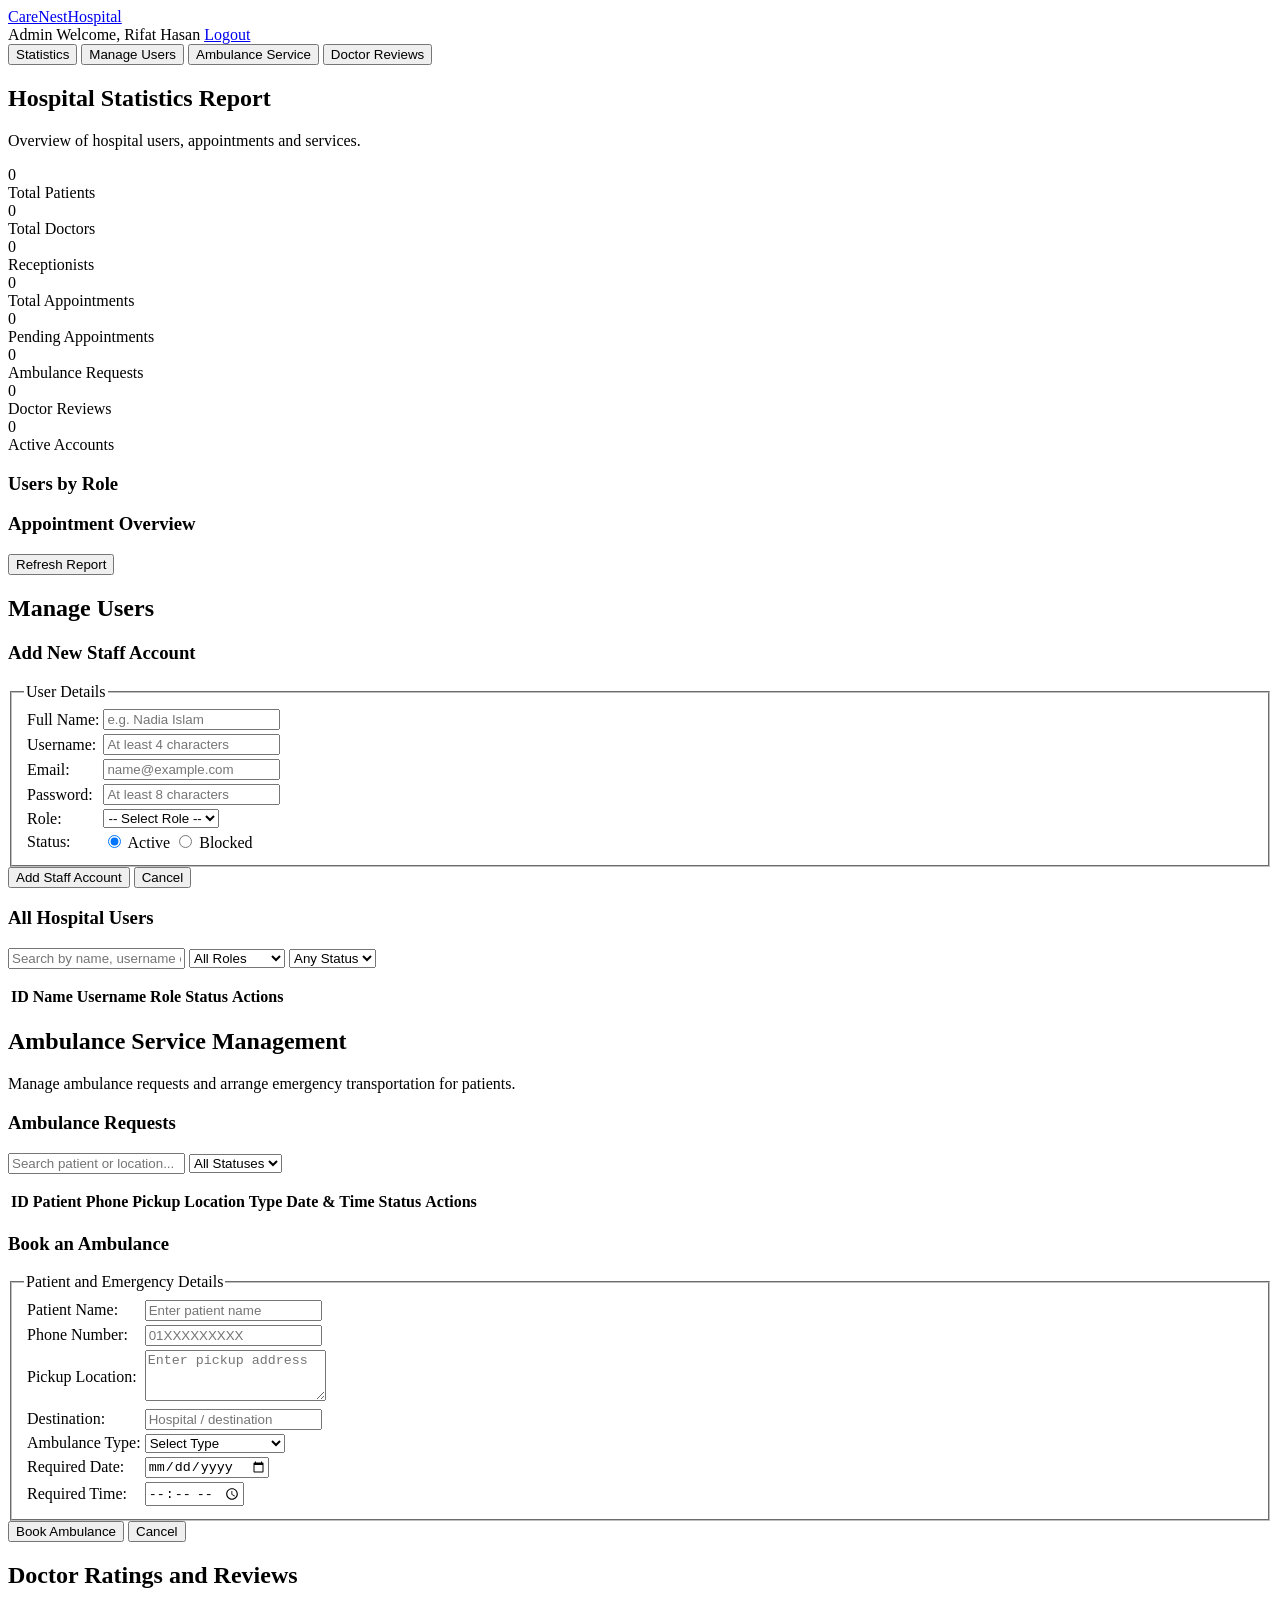
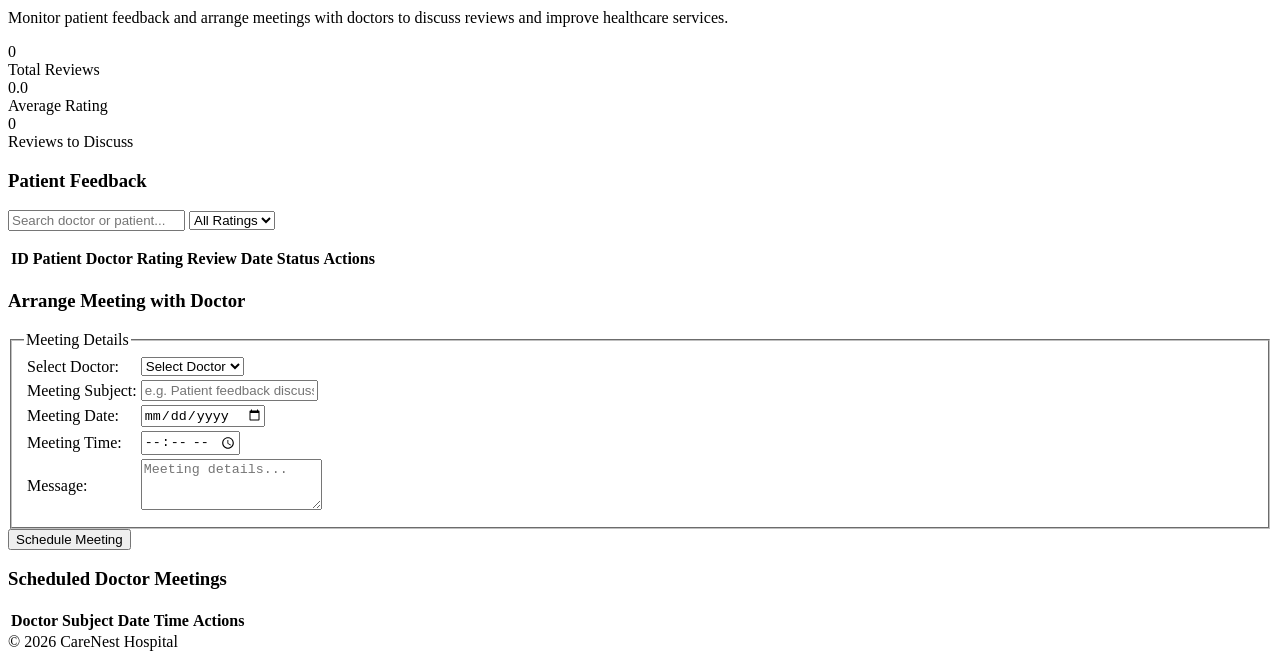
==== admin.html @ a6b713f6 "24-57487-2 added admin.html." ====
<!DOCTYPE html>
<html lang="en">

<head>
  <meta charset="UTF-8">
  <meta name="viewport" content="width=device-width, initial-scale=1.0">
  <meta name="description" content="Admin dashboard of CareNest Hospital">
  <title>Admin Dashboard | CareNest Hospital</title>
  <link rel="stylesheet" href="css/style.css">

</head>

<body>

  <header class="header">
    <a href="index.html" class="logo">CareNest<span>Hospital</span></a>
    <div class="user-info">
      <span class="badge admin">Admin</span>
      <span>Welcome, Rifat Hasan</span>
      <a href="index.html" class="btn btn-small btn-light">Logout</a>
    </div>
  </header>

  <nav class="topnav">
    <button type="button" id="nav-statsSection" onclick="showSection('statsSection')">Statistics</button>
    <button type="button" id="nav-usersSection" onclick="showSection('usersSection')">Manage Users</button>
    <button type="button" id="nav-ambulanceSection" onclick="showSection('ambulanceSection')">Ambulance Service</button>
    <button type="button" id="nav-reviewsSection" onclick="showSection('reviewsSection')">Doctor Reviews</button>
  </nav>

  <main class="container">

    <section id="statsSection" class="page-section">
      <h2 class="page-title">Hospital Statistics Report</h2>
      <p class="page-subtitle"> Overview of hospital users, appointments and services.
        <span id="reportTime" class="hint"></span>
      </p>
      <div class="stats-grid">
        <div class="stat-card">
          <div class="stat-number" id="statPatients">0</div>
          <div class="stat-label">Total Patients</div>
        </div>
        <div class="stat-card">
          <div class="stat-number" id="statDoctors">0</div>
          <div class="stat-label">Total Doctors</div>
        </div>
        <div class="stat-card">
          <div class="stat-number" id="statReceptionists">0</div>
          <div class="stat-label">Receptionists</div>
        </div>
        <div class="stat-card">
          <div class="stat-number" id="statAppointments">0</div>
          <div class="stat-label">Total Appointments</div>
        </div>
        <div class="stat-card">
          <div class="stat-number" id="statPending">0</div>
          <div class="stat-label">Pending Appointments</div>
        </div>
        <div class="stat-card">
          <div class="stat-number" id="statAmbulances">0</div>
          <div class="stat-label">Ambulance Requests</div>
        </div>
        <div class="stat-card">
          <div class="stat-number" id="statReviews">0</div>
          <div class="stat-label">Doctor Reviews</div>
        </div>

        <div class="stat-card">
          <div class="stat-number" id="statActiveUsers">0</div>
          <div class="stat-label">Active Accounts</div>
        </div>
      </div>
      <div class="row">
        <div class="col">
          <div class="card">
            <h3>Users by Role</h3>
            <div id="roleChart"></div>
          </div>
        </div>
        <div class="col">
          <div class="card">
            <h3>Appointment Overview</h3>
            <div id="appointmentChart"></div>
          </div>
        </div>
      </div>

      <button type="button" class="btn" onclick="generateReport()">
        Refresh Report
      </button>
    </section>

    <section id="usersSection" class="page-section">
      <h2 class="page-title">Manage Users</h2>
      <div id="userMessage" class="message"></div>
      <div class="row">
        <div class="col">
          <div class="card">
            <h3 id="userFormTitle">Add New Staff Account</h3>
            <form id="userForm" onsubmit="return saveUser()">
              <fieldset>
                <legend>User Details</legend>
                <table class="form-table">
                  <tr>
                    <td>
                      <label for="userName">Full Name:</label>
                    </td>
                    <td>
                      <input type="text" id="userName" placeholder="e.g. Nadia Islam" required>
                      <span class="error" id="userNameError"></span>
                    </td>
                  </tr>
                  <tr>
                    <td>
                      <label for="userUsername">Username:</label>
                    </td>
                    <td>
                      <input type="text" id="userUsername" placeholder="At least 4 characters" required>
                      <span class="error" id="userUsernameError"></span>
                    </td>
                  </tr>
                  <tr>
                    <td>
                      <label for="userEmail">Email:</label>
                    </td>
                    <td>
                      <input type="email" id="userEmail" placeholder="name@example.com" required>
                      <span class="error" id="userEmailError"></span>
                    </td>
                  </tr>
                  <tr>
                    <td>
                      <label for="userPassword">Password:</label>
                    </td>
                    <td>
                      <input type="password" id="userPassword" placeholder="At least 8 characters">
                      <span class="error" id="userPasswordError"></span>
                    </td>
                  </tr>
                  <tr>
                    <td>
                      <label for="userRole">Role:</label>
                    </td>
                    <td>
                      <select id="userRole" required>
                        <option value="">-- Select Role --</option>
                        <option value="Admin">Admin</option>
                        <option value="Doctor">Doctor</option>
                        <option value="Receptionist">Receptionist</option>
                      </select>
                      <span class="error" id="userRoleError"></span>
                    </td>
                  </tr>
                  <tr>
                    <td>Status:</td>
                    <td>
                      <input type="radio" id="statusActive" name="userStatus" value="Active" checked>
                      <label for="statusActive" class="option-label">
                        Active
                      </label>
                      <input type="radio" id="statusBlocked" name="userStatus" value="Blocked">
                      <label for="statusBlocked" class="option-label">
                        Blocked
                      </label>
                    </td>
                  </tr>
                </table>
              </fieldset>
              <input type="submit" id="userSaveButton" class="btn" value="Add Staff Account">
              <button type="button" class="btn btn-secondary" onclick="resetUserForm()">
                Cancel
              </button>
            </form>
          </div>
        </div>
        <div class="col-wide">
          <div class="card">
            <h3>All Hospital Users</h3>
            <div class="search-bar">
              <input type="text" id="userSearch" placeholder="Search by name, username or email..."
                onkeyup="renderUsers()">
              <select id="userRoleFilter" onchange="renderUsers()">
                <option value="All">All Roles</option>
                <option value="Admin">Admin</option>
                <option value="Doctor">Doctor</option>
                <option value="Receptionist">Receptionist</option>
                <option value="Patient">Patient</option>
              </select>
              <select id="userStatusFilter" onchange="renderUsers()">
                <option value="All">Any Status</option>
                <option value="Active">Active</option>
                <option value="Blocked">Blocked</option>
              </select>
            </div>
            <p class="result-count" id="userCount"></p>
            <div class="table-wrapper">
              <table class="data-table">
                <thead>
                  <tr>
                    <th>ID</th>
                    <th>Name</th>
                    <th>Username</th>
                    <th>Role</th>
                    <th>Status</th>
                    <th>Actions</th>
                  </tr>
                </thead>
                <tbody id="userTableBody"></tbody>
              </table>
            </div>
          </div>
        </div>
      </div>
    </section>

    <section id="ambulanceSection" class="page-section">
      <h2 class="page-title">Ambulance Service Management</h2>
      <p class="page-subtitle">
        Manage ambulance requests and arrange emergency transportation
        for patients.
      </p>

      <div class="card">

        <h3>Ambulance Requests</h3>

        <div class="search-bar">

          <input type="text" id="ambulanceSearch" placeholder="Search patient or location..."
            onkeyup="renderAmbulances()">

          <select id="ambulanceStatusFilter" onchange="renderAmbulances()">
            <option value="All">All Statuses</option>
            <option value="Pending">Pending</option>
            <option value="Approved">Approved</option>
            <option value="Dispatched">Dispatched</option>
            <option value="Completed">Completed</option>
            <option value="Cancelled">Cancelled</option>
          </select>
        </div>
        <p class="result-count" id="ambulanceCount"></p>
        <div class="table-wrapper">
          <table class="data-table">
            <thead>
              <tr>
                <th>ID</th>
                <th>Patient</th>
                <th>Phone</th>
                <th>Pickup Location</th>
                <th>Type</th>
                <th>Date & Time</th>
                <th>Status</th>
                <th>Actions</th>
              </tr>
            </thead>
            <tbody id="ambulanceTableBody"></tbody>
          </table>
        </div>
      </div>
      <div id="ambulanceMessage" class="message"></div>
      <div class="row">
        <div class="col">
          <div class="card">
            <h3 id="ambulanceFormTitle">Book an Ambulance</h3>
            <form id="ambulanceForm" onsubmit="return saveAmbulance()">
              <fieldset>
                <legend>Patient and Emergency Details</legend>
                <table class="form-table">
                  <tr>
                    <td>
                      <label for="ambulancePatient">Patient Name:</label>
                    </td>
                    <td>
                      <input type="text" id="ambulancePatient" placeholder="Enter patient name" required>
                    </td>
                  </tr>
                  <tr>
                    <td>
                      <label for="ambulancePhone">Phone Number:</label>
                    </td>
                    <td>
                      <input type="tel" id="ambulancePhone" placeholder="01XXXXXXXXX" pattern="01[3-9][0-9]{8}"
                        required>
                    </td>
                  </tr>
                  <tr>
                    <td>
                      <label for="ambulanceLocation">Pickup Location:</label>
                    </td>
                    <td>
                      <textarea id="ambulanceLocation" placeholder="Enter pickup address" rows="3" required></textarea>
                    </td>
                  </tr>
                  <tr>
                    <td>
                      <label for="ambulanceDestination">Destination:</label>
                    </td>
                    <td>
                      <input type="text" id="ambulanceDestination" placeholder="Hospital / destination" required>
                    </td>
                  </tr>
                  <tr>
                    <td>
                      <label for="ambulanceType">Ambulance Type:</label>
                    </td>
                    <td>
                      <select id="ambulanceType" required>
                        <option value="">Select Type</option>
                        <option value="General">General Ambulance</option>
                        <option value="AC">AC Ambulance</option>
                        <option value="ICU">ICU Ambulance</option>
                      </select>
                    </td>
                  </tr>
                  <tr>
                    <td>
                      <label for="ambulanceDate">Required Date:</label>
                    </td>
                    <td>
                      <input type="date" id="ambulanceDate" required>
                    </td>
                  </tr>
                  <tr>
                    <td>
                      <label for="ambulanceTime">Required Time:</label>
                    </td>
                    <td>
                      <input type="time" id="ambulanceTime" required>
                    </td>
                  </tr>
                </table>
              </fieldset>
              <input type="submit" class="btn" id="ambulanceSaveButton" value="Book Ambulance">
              <button type="button" class="btn btn-secondary" onclick="resetAmbulanceForm()">
                Cancel
              </button>
            </form>
          </div>
        </div>
      </div>
    </section>

    <section id="reviewsSection" class="page-section">

      <h2 class="page-title">Doctor Ratings and Reviews</h2>

      <p class="page-subtitle">
        Monitor patient feedback and arrange meetings with doctors
        to discuss reviews and improve healthcare services.
      </p>

      <div id="reviewMessage" class="message"></div>
      <div class="stats-grid">
        <div class="stat-card">
          <div class="stat-number" id="reviewTotal">0</div>
          <div class="stat-label">Total Reviews</div>
        </div>
        <div class="stat-card">
          <div class="stat-number" id="reviewAverage">0.0</div>
          <div class="stat-label">Average Rating</div>
        </div>
        <div class="stat-card">
          <div class="stat-number" id="reviewPending">0</div>
          <div class="stat-label">Reviews to Discuss</div>
        </div>
      </div>
      <div class="card">
        <h3>Patient Feedback</h3>
        <div class="search-bar">
          <input type="text" id="reviewSearch" placeholder="Search doctor or patient..." onkeyup="renderReviews()">
          <select id="reviewRatingFilter" onchange="renderReviews()">
            <option value="All">All Ratings</option>
            <option value="5">5 Stars</option>
            <option value="4">4 Stars</option>
            <option value="3">3 Stars</option>
            <option value="2">2 Stars</option>
            <option value="1">1 Star</option>
          </select>
        </div>
        <p class="result-count" id="reviewCount"></p>
        <div class="table-wrapper">
          <table class="data-table">
            <thead>
              <tr>
                <th>ID</th>
                <th>Patient</th>
                <th>Doctor</th>
                <th>Rating</th>
                <th>Review</th>
                <th>Date</th>
                <th>Status</th>
                <th>Actions</th>
              </tr>
            </thead>
            <tbody id="reviewTableBody"></tbody>
          </table>
        </div>
      </div>
      <div class="row">
        <div class="col">
          <div class="card">
            <h3>Arrange Meeting with Doctor</h3>
            <form id="meetingForm" onsubmit="return saveMeeting()">
              <fieldset>
                <legend>Meeting Details</legend>
                <table class="form-table">
                  <tr>
                    <td>
                      <label for="meetingDoctor">Select Doctor:</label>
                    </td>
                    <td>
                      <select id="meetingDoctor" required>
                        <option value="">Select Doctor</option>
                      </select>
                    </td>
                  </tr>
                  <tr>
                    <td>
                      <label for="meetingSubject">Meeting Subject:</label>
                    </td>
                    <td>
                      <input type="text" id="meetingSubject" placeholder="e.g. Patient feedback discussion" required>
                    </td>
                  </tr>
                  <tr>
                    <td>
                      <label for="meetingDate">Meeting Date:</label>
                    </td>
                    <td>
                      <input type="date" id="meetingDate" required>
                    </td>
                  </tr>
                  <tr>
                    <td>
                      <label for="meetingTime">Meeting Time:</label>
                    </td>
                    <td>
                      <input type="time" id="meetingTime" required>
                    </td>
                  </tr>
                  <tr>
                    <td>
                      <label for="meetingMessage">Message:</label>
                    </td>
                    <td>
                      <textarea id="meetingMessage" rows="3" placeholder="Meeting details..." required></textarea>
                    </td>
                  </tr>
                </table>
              </fieldset>
              <input type="submit" class="btn" value="Schedule Meeting">
            </form>
          </div>
        </div>

        <div class="col">

          <div class="card">

            <h3>Scheduled Doctor Meetings</h3>

            <div class="table-wrapper">

              <table class="data-table">

                <thead>
                  <tr>
                    <th>Doctor</th>
                    <th>Subject</th>
                    <th>Date</th>
                    <th>Time</th>
                    <th>Actions</th>
                  </tr>
                </thead>
                <tbody id="meetingTableBody"></tbody>
              </table>
            </div>
          </div>
        </div>
      </div>
    </section>
  </main>

  <footer class="footer">
    &copy; 2026 CareNest Hospital
  </footer>
  <script src="js/data.js"></script>
  <script src="js/common.js"></script>
  <script src="js/admin.js"></script>

</body>

</html>
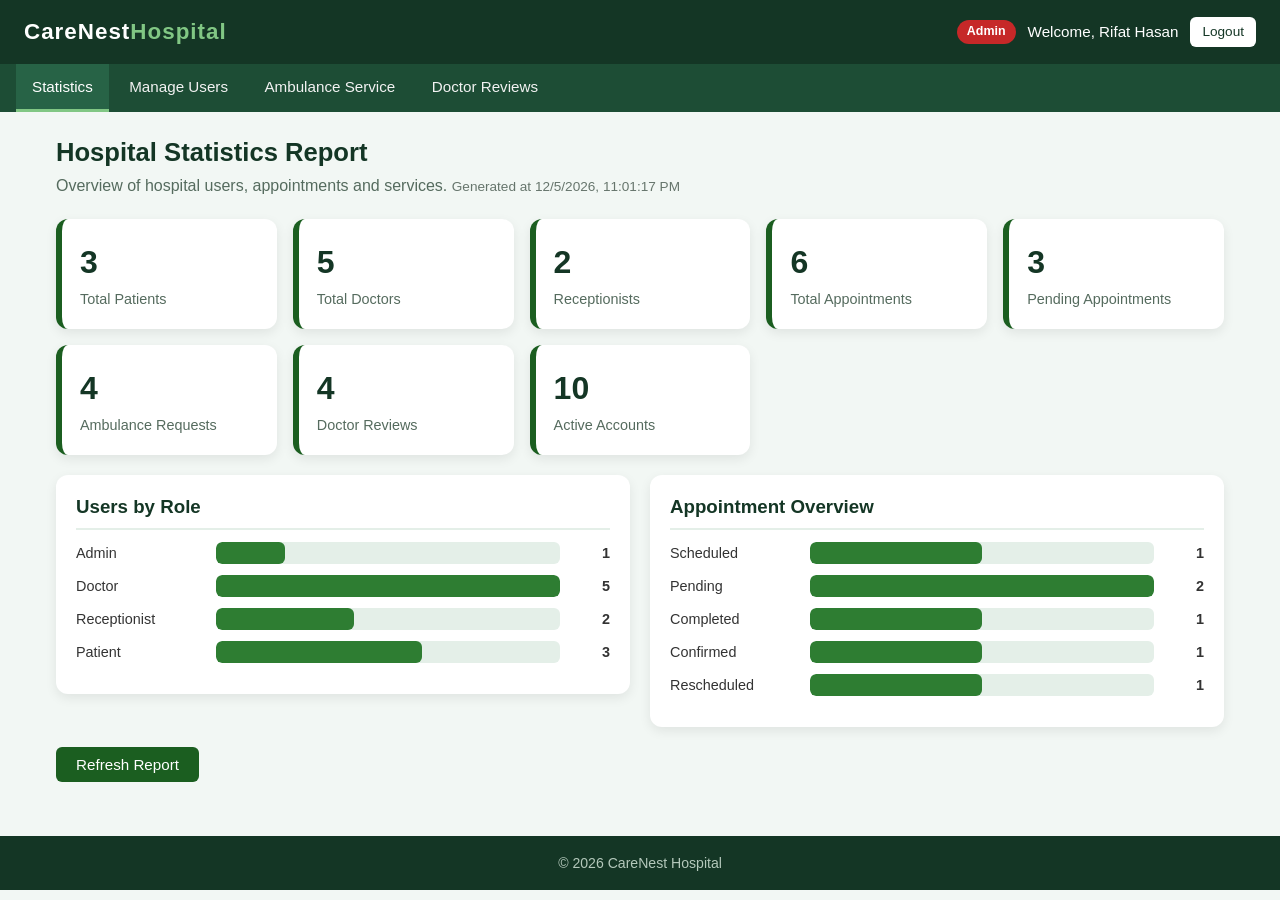
==== commit fb9e685c: "24-57487-2 added CO3 evaluation docx." ====
--- a/admin.html
+++ b/admin.html
@@ -106,7 +106,7 @@
                       <label for="userName">Full Name:</label>
                     </td>
                     <td>
-                      <input type="text" id="userName" placeholder="e.g. Nadia Islam" required>
+                      <input type="text" id="userName" placeholder="e.g. Nadia Islam">
                       <span class="error" id="userNameError"></span>
                     </td>
                   </tr>
@@ -115,7 +115,7 @@
                       <label for="userUsername">Username:</label>
                     </td>
                     <td>
-                      <input type="text" id="userUsername" placeholder="At least 4 characters" required>
+                      <input type="text" id="userUsername" placeholder="At least 4 characters">
                       <span class="error" id="userUsernameError"></span>
                     </td>
                   </tr>
@@ -124,7 +124,7 @@
                       <label for="userEmail">Email:</label>
                     </td>
                     <td>
-                      <input type="email" id="userEmail" placeholder="name@example.com" required>
+                      <input type="email" id="userEmail" placeholder="name@example.com">
                       <span class="error" id="userEmailError"></span>
                     </td>
                   </tr>
@@ -142,7 +142,7 @@
                       <label for="userRole">Role:</label>
                     </td>
                     <td>
-                      <select id="userRole" required>
+                      <select id="userRole">
                         <option value="">-- Select Role --</option>
                         <option value="Admin">Admin</option>
                         <option value="Doctor">Doctor</option>
@@ -271,7 +271,7 @@
                       <label for="ambulancePatient">Patient Name:</label>
                     </td>
                     <td>
-                      <input type="text" id="ambulancePatient" placeholder="Enter patient name" required>
+                      <input type="text" id="ambulancePatient" placeholder="Enter patient name">
                     </td>
                   </tr>
                   <tr>
@@ -279,8 +279,7 @@
                       <label for="ambulancePhone">Phone Number:</label>
                     </td>
                     <td>
-                      <input type="tel" id="ambulancePhone" placeholder="01XXXXXXXXX" pattern="01[3-9][0-9]{8}"
-                        required>
+                      <input type="tel" id="ambulancePhone" placeholder="01XXXXXXXXX" pattern="01[3-9][0-9]{8}">
                     </td>
                   </tr>
                   <tr>
@@ -288,7 +287,7 @@
                       <label for="ambulanceLocation">Pickup Location:</label>
                     </td>
                     <td>
-                      <textarea id="ambulanceLocation" placeholder="Enter pickup address" rows="3" required></textarea>
+                      <textarea id="ambulanceLocation" placeholder="Enter pickup address" rows="3"></textarea>
                     </td>
                   </tr>
                   <tr>
@@ -296,7 +295,7 @@
                       <label for="ambulanceDestination">Destination:</label>
                     </td>
                     <td>
-                      <input type="text" id="ambulanceDestination" placeholder="Hospital / destination" required>
+                      <input type="text" id="ambulanceDestination" placeholder="Hospital / destination">
                     </td>
                   </tr>
                   <tr>
@@ -304,7 +303,7 @@
                       <label for="ambulanceType">Ambulance Type:</label>
                     </td>
                     <td>
-                      <select id="ambulanceType" required>
+                      <select id="ambulanceType">
                         <option value="">Select Type</option>
                         <option value="General">General Ambulance</option>
                         <option value="AC">AC Ambulance</option>
@@ -314,18 +313,18 @@
                   </tr>
                   <tr>
                     <td>
-                      <label for="ambulanceDate">Required Date:</label>
-                    </td>
-                    <td>
-                      <input type="date" id="ambulanceDate" required>
-                    </td>
-                  </tr>
-                  <tr>
-                    <td>
-                      <label for="ambulanceTime">Required Time:</label>
-                    </td>
-                    <td>
-                      <input type="time" id="ambulanceTime" required>
+                      <label for="ambulanceDate"> Date:</label>
+                    </td>
+                    <td>
+                      <input type="date" id="ambulanceDate">
+                    </td>
+                  </tr>
+                  <tr>
+                    <td>
+                      <label for="ambulanceTime"> Time:</label>
+                    </td>
+                    <td>
+                      <input type="time" id="ambulanceTime">
                     </td>
                   </tr>
                 </table>
@@ -409,7 +408,7 @@
                       <label for="meetingDoctor">Select Doctor:</label>
                     </td>
                     <td>
-                      <select id="meetingDoctor" required>
+                      <select id="meetingDoctor">
                         <option value="">Select Doctor</option>
                       </select>
                     </td>
@@ -419,7 +418,7 @@
                       <label for="meetingSubject">Meeting Subject:</label>
                     </td>
                     <td>
-                      <input type="text" id="meetingSubject" placeholder="e.g. Patient feedback discussion" required>
+                      <input type="text" id="meetingSubject" placeholder="e.g. Patient feedback discussion">
                     </td>
                   </tr>
                   <tr>
@@ -427,7 +426,7 @@
                       <label for="meetingDate">Meeting Date:</label>
                     </td>
                     <td>
-                      <input type="date" id="meetingDate" required>
+                      <input type="date" id="meetingDate">
                     </td>
                   </tr>
                   <tr>
@@ -435,7 +434,7 @@
                       <label for="meetingTime">Meeting Time:</label>
                     </td>
                     <td>
-                      <input type="time" id="meetingTime" required>
+                      <input type="time" id="meetingTime">
                     </td>
                   </tr>
                   <tr>
@@ -443,7 +442,7 @@
                       <label for="meetingMessage">Message:</label>
                     </td>
                     <td>
-                      <textarea id="meetingMessage" rows="3" placeholder="Meeting details..." required></textarea>
+                      <textarea id="meetingMessage" rows="3" placeholder="Meeting details..."></textarea>
                     </td>
                   </tr>
                 </table>
--- a/css/style.css
+++ b/css/style.css
@@ -0,0 +1,973 @@
+:root {
+  --brand-primary: #1B5E20;
+  --brand-hover: #2E7D32;
+  --brand-light: #E8F5E9;
+  --brand-tint: #F2F7F4;
+  --brand-accent: #81C784;
+  --brand-border: #C5D6CA;
+  --surface-dark: #143625;
+  --surface-nav: #1D4D35;
+  --surface-nav-hover: #276346;
+}
+
+* {
+  margin: 0;
+  padding: 0;
+  box-sizing: border-box;
+}
+
+body {
+  font-family: "Segoe UI", Arial, sans-serif;
+  font-size: 16px;
+  line-height: 1.6;
+  color: #333333;
+  background-color: #F2F7F4;
+}
+
+h1,
+h2,
+h3 {
+  line-height: 1.3;
+  color: #143625;
+}
+
+a {
+  color: #1B5E20;
+}
+
+a:hover {
+  color: #2E7D32;
+}
+
+.header {
+  background-color: #143625;
+  color: white;
+  padding: 14px 24px;
+  display: flex;
+  justify-content: space-between;
+  align-items: center;
+  flex-wrap: wrap;
+  gap: 10px;
+}
+
+.logo {
+  font-size: 1.4rem;
+  font-weight: bold;
+  color: white;
+  text-decoration: none;
+  letter-spacing: 1px;
+}
+
+.logo span {
+  color: #81C784;
+}
+
+.logo:hover {
+  color: white;
+}
+
+.user-info {
+  display: flex;
+  align-items: center;
+  gap: 12px;
+  font-size: 0.95rem;
+}
+
+.topnav {
+  position: sticky;
+  top: 0;
+  z-index: 10;
+  background-color: #1D4D35;
+  padding: 0 16px;
+  overflow-x: auto;
+  white-space: nowrap;
+}
+
+.topnav a,
+.topnav button {
+  display: inline-block;
+  color: #F2F2F2;
+  background-color: transparent;
+  border: none;
+  font-family: inherit;
+  font-size: 0.95rem;
+  padding: 14px 16px;
+  text-decoration: none;
+  cursor: pointer;
+  border-bottom: 3px solid transparent;
+  transition: background-color 0.3s;
+}
+
+.topnav a:hover,
+.topnav button:hover {
+  background-color: #276346;
+  color: white;
+}
+
+.topnav a.active,
+.topnav button.active {
+  border-bottom: 3px solid #81C784;
+  background-color: #276346;
+  color: white;
+}
+
+.container {
+  max-width: 1200px;
+  margin: 0 auto;
+  padding: 24px 16px;
+  min-height: 75vh;
+}
+
+.page-section {
+  display: none;
+}
+
+.page-title {
+  margin-bottom: 4px;
+  font-size: 1.6rem;
+}
+
+.page-subtitle {
+  color: #556B5E;
+  margin-bottom: 20px;
+}
+
+.card {
+  background-color: white;
+  border-radius: 12px;
+  box-shadow: 0 4px 12px rgba(0, 0, 0, 0.08);
+  padding: 20px;
+  margin-bottom: 20px;
+}
+
+.card h3 {
+  margin-bottom: 12px;
+  padding-bottom: 8px;
+  border-bottom: 2px solid #E4EFE8;
+}
+
+.row {
+  display: flex;
+  flex-wrap: wrap;
+  gap: 20px;
+}
+
+.col {
+  flex: 1;
+  min-width: 300px;
+}
+
+.col-wide {
+  flex: 2;
+  min-width: 300px;
+}
+
+.hint {
+  font-size: 0.85rem;
+  color: #66756C;
+}
+
+fieldset {
+  border: 1px solid #C5D6CA;
+  border-radius: 8px;
+  padding: 12px 16px 16px 16px;
+  margin-bottom: 16px;
+}
+
+legend {
+  font-weight: bold;
+  color: #1B5E20;
+  padding: 0 8px;
+}
+
+.form-table {
+  width: 100%;
+  border-collapse: collapse;
+}
+
+.form-table td {
+  padding: 6px 4px;
+  vertical-align: top;
+}
+
+.form-table td:first-child {
+  width: 35%;
+  padding-top: 12px;
+}
+
+label {
+  font-weight: 600;
+  color: #3B4D42;
+}
+
+.option-label {
+  font-weight: normal;
+  margin-right: 12px;
+}
+
+input[type="text"],
+input[type="email"],
+input[type="password"],
+input[type="number"],
+input[type="date"],
+input[type="time"],
+input[type="tel"],
+select,
+textarea {
+  width: 100%;
+  padding: 8px 10px;
+  border: 1px solid #B8CCC0;
+  border-radius: 6px;
+  font-family: inherit;
+  font-size: 0.95rem;
+  background-color: white;
+}
+
+input:focus,
+select:focus,
+textarea:focus {
+  outline: 2px solid #2E7D32;
+  border-color: #2E7D32;
+}
+
+textarea {
+  resize: none;
+}
+
+input[type="radio"],
+input[type="checkbox"] {
+  margin-right: 4px;
+  accent-color: #1B5E20;
+}
+
+.error {
+  display: block;
+  color: #C62828;
+  font-size: 0.85rem;
+  min-height: 1em;
+}
+
+.form-buttons {
+  margin-top: 8px;
+}
+
+.btn {
+  display: inline-block;
+  background-color: #1B5E20;
+  color: white;
+  border: none;
+  padding: 9px 20px;
+  border-radius: 6px;
+  font-family: inherit;
+  font-size: 0.95rem;
+  cursor: pointer;
+  text-decoration: none;
+  transition: background-color 0.3s;
+}
+
+.btn:hover {
+  background-color: #2E7D32;
+  color: white;
+}
+
+.btn:focus {
+  outline: 3px solid #EF6C00;
+}
+
+.btn:disabled {
+  background-color: #BBBBBB;
+  cursor: not-allowed;
+}
+
+.btn-secondary {
+  background-color: #6C757D;
+}
+
+.btn-secondary:hover {
+  background-color: #868E96;
+}
+
+.btn-success {
+  background-color: #2E7D32;
+}
+
+.btn-success:hover {
+  background-color: #43A047;
+}
+
+.btn-danger {
+  background-color: #C62828;
+}
+
+.btn-danger:hover {
+  background-color: #E53935;
+}
+
+.btn-light {
+  background-color: white;
+  color: #143625;
+}
+
+.btn-light:hover {
+  background-color: #E8F5E9;
+  color: #143625;
+}
+
+.btn-small {
+  padding: 4px 12px;
+  font-size: 0.85rem;
+}
+
+.table-wrapper {
+  overflow-x: auto;
+}
+
+.data-table {
+  width: 100%;
+  border-collapse: collapse;
+  font-size: 0.92rem;
+}
+
+.data-table th {
+  background-color: #1B5E20;
+  color: white;
+  text-align: left;
+  padding: 10px;
+  white-space: nowrap;
+}
+
+.data-table td {
+  padding: 9px 10px;
+  border-bottom: 1px solid #E4EFE8;
+}
+
+.data-table td:first-child,
+.data-table td:last-child {
+  white-space: nowrap;
+}
+
+.data-table tbody tr:nth-child(even) {
+  background-color: #F6FBF7;
+}
+
+.data-table tbody tr:hover {
+  background-color: #E8F5E9;
+}
+
+.data-table td .btn {
+  margin: 2px;
+}
+
+.empty-row {
+  text-align: center;
+  color: #888888;
+  padding: 20px;
+}
+
+.search-bar {
+  display: flex;
+  flex-wrap: wrap;
+  gap: 10px;
+  margin-bottom: 14px;
+}
+
+.search-bar input {
+  flex: 2;
+  min-width: 200px;
+}
+
+.search-bar select {
+  flex: 1;
+  min-width: 150px;
+}
+
+.result-count {
+  font-size: 0.85rem;
+  color: #556B5E;
+  margin-bottom: 8px;
+}
+
+.badge {
+  display: inline-block;
+  padding: 2px 10px;
+  border-radius: 12px;
+  font-size: 0.78rem;
+  font-weight: bold;
+  color: white;
+  background-color: #6C757D;
+  white-space: nowrap;
+}
+
+.badge.admin {
+  background-color: #C62828;
+}
+
+.badge.doctor {
+  background-color: #1565C0;
+}
+
+.badge.receptionist {
+  background-color: #EF6C00;
+}
+
+.badge.patient {
+  background-color: #2E7D32;
+}
+
+.badge.green {
+  background-color: #2E7D32;
+}
+
+.badge.orange {
+  background-color: #EF6C00;
+}
+
+.badge.red {
+  background-color: #C62828;
+}
+
+.badge.blue {
+  background-color: #1565C0;
+}
+
+.badge.grey {
+  background-color: #6C757D;
+}
+
+.message {
+  display: none;
+  padding: 10px 14px;
+  border-radius: 6px;
+  margin-bottom: 14px;
+  border-left: 5px solid;
+}
+
+.message.success {
+  background-color: #E8F5E9;
+  border-color: #2E7D32;
+  color: #1B5E20;
+}
+
+.message.error {
+  background-color: #FFEBEE;
+  border-color: #C62828;
+  color: #B71C1C;
+}
+
+.message.info {
+  background-color: #E3F2FD;
+  border-color: #1565C0;
+  color: #0D47A1;
+}
+
+.stats-grid {
+  display: grid;
+  grid-template-columns: repeat(auto-fit, minmax(200px, 1fr));
+  gap: 16px;
+  margin-bottom: 20px;
+}
+
+.stat-card {
+  background-color: white;
+  border-radius: 12px;
+  padding: 18px;
+  box-shadow: 0 4px 12px rgba(0, 0, 0, 0.08);
+  border-left: 6px solid #1B5E20;
+  transition: transform 0.3s;
+}
+
+.stat-card:hover {
+  transform: scale(1.03);
+}
+
+.stat-card .stat-number {
+  font-size: 2rem;
+  font-weight: bold;
+  color: #143625;
+}
+
+.stat-card .stat-label {
+  color: #556B5E;
+  font-size: 0.9rem;
+}
+
+.bar-row {
+  display: flex;
+  align-items: center;
+  margin-bottom: 10px;
+}
+
+.bar-label {
+  width: 140px;
+  font-size: 0.9rem;
+}
+
+.bar-track {
+  flex: 1;
+  background-color: #E4EFE8;
+  border-radius: 6px;
+  height: 22px;
+  overflow: hidden;
+}
+
+.bar-fill {
+  height: 100%;
+  width: 0;
+  background-color: #2E7D32;
+  border-radius: 6px;
+  transition: width 0.6s;
+}
+
+.bar-value {
+  width: 50px;
+  text-align: right;
+  font-weight: bold;
+  font-size: 0.9rem;
+}
+
+.progress-track {
+  background-color: #E4EFE8;
+  border-radius: 12px;
+  height: 28px;
+  overflow: hidden;
+  margin: 12px 0;
+}
+
+.progress-fill {
+  height: 100%;
+  width: 0;
+  background-color: #2E7D32;
+  color: white;
+  font-weight: bold;
+  font-size: 0.85rem;
+  text-align: center;
+  line-height: 28px;
+  transition: width 0.6s;
+}
+
+.notice-board {
+  height: 380px;
+  overflow-y: auto;
+  border: 1px solid #C5D6CA;
+  border-radius: 8px;
+  padding: 10px;
+  background-color: #F6FBF7;
+}
+
+.log-item {
+  background-color: white;
+  border-left: 5px solid #1B5E20;
+  border-radius: 4px;
+  padding: 8px 12px;
+  margin-bottom: 8px;
+  box-shadow: 0 1px 3px rgba(0, 0, 0, 0.06);
+}
+
+.log-item .log-time {
+  font-size: 0.8rem;
+  color: #888888;
+}
+
+
+.result-box {
+  background-color: #E8F5E9;
+  border: 2px dashed #81C784;
+  border-radius: 10px;
+  padding: 16px;
+  margin-top: 12px;
+}
+
+.result-box .big {
+  font-size: 1.8rem;
+  font-weight: bold;
+  color: #1B5E20;
+}
+
+.reminder {
+  border-radius: 10px;
+  padding: 14px 16px;
+  margin-bottom: 12px;
+  border-left: 8px solid #2E7D32;
+  background-color: #F1F8F1;
+}
+
+.reminder h4 {
+  margin-bottom: 2px;
+}
+
+
+.hero {
+  background-color: #143625;
+  color: white;
+  text-align: center;
+  padding: 70px 20px;
+}
+
+.hero h1 {
+  color: white;
+  font-size: 2.6rem;
+  margin-bottom: 10px;
+}
+
+.hero p {
+  font-size: 1.15rem;
+  color: #CFE3D5;
+  max-width: 650px;
+  margin: 0 auto 24px auto;
+}
+
+.hero .btn {
+  margin: 4px;
+  padding: 12px 28px;
+}
+
+.section-heading {
+  text-align: center;
+  margin: 10px 0 24px 0;
+}
+
+.hero-search {
+  max-width: 640px;
+  margin: 26px auto 0 auto;
+  display: flex;
+  flex-wrap: wrap;
+  gap: 8px;
+}
+
+.hero-search input {
+  flex: 3;
+  min-width: 220px;
+  padding: 13px 16px;
+  font-size: 1rem;
+  border: none;
+}
+
+.hero-search select {
+  flex: 1;
+  min-width: 150px;
+  border: none;
+}
+
+.hero-note {
+  font-size: 0.9rem;
+  color: #B4C8BB;
+  margin-top: 10px;
+}
+
+.home-section {
+  padding: 40px 0 10px 0;
+}
+
+.section-heading p {
+  color: #556B5E;
+  font-weight: normal;
+  font-size: 1rem;
+  margin-top: 6px;
+}
+
+.feature-strip {
+  display: grid;
+  grid-template-columns: repeat(auto-fit, minmax(220px, 1fr));
+  gap: 16px;
+}
+
+.feature {
+  text-align: center;
+  padding: 18px;
+}
+
+.feature .feature-icon {
+  display: inline-block;
+  width: 52px;
+  height: 52px;
+  line-height: 52px;
+  border-radius: 50%;
+  background-color: #E8F5E9;
+  color: #1B5E20;
+  font-size: 1.4rem;
+  font-weight: bold;
+  margin-bottom: 8px;
+}
+
+.role-card .btn {
+  margin-top: 14px;
+}
+
+.steps {
+  display: grid;
+  grid-template-columns: repeat(auto-fit, minmax(220px, 1fr));
+  gap: 16px;
+}
+
+.step {
+  background-color: white;
+  border-radius: 12px;
+  padding: 20px;
+  box-shadow: 0 4px 12px rgba(0, 0, 0, 0.08);
+  position: relative;
+  padding-top: 34px;
+}
+
+.step-number {
+  position: absolute;
+
+  top: -16px;
+  left: 20px;
+  width: 36px;
+  height: 36px;
+  line-height: 36px;
+  text-align: center;
+  border-radius: 50%;
+  background-color: #1B5E20;
+  color: white;
+  font-weight: bold;
+}
+
+.role-grid {
+  display: grid;
+  grid-template-columns: repeat(auto-fit, minmax(240px, 1fr));
+  gap: 20px;
+}
+
+.role-card {
+  background-color: white;
+  border-radius: 12px;
+  padding: 22px;
+  box-shadow: 0 4px 12px rgba(0, 0, 0, 0.08);
+  border-top: 6px solid #1B5E20;
+  transition: transform 0.3s, box-shadow 0.3s;
+}
+
+.role-card:hover {
+  transform: scale(1.03);
+  box-shadow: 0 8px 20px rgba(0, 0, 0, 0.12);
+}
+
+.role-card.admin {
+  border-top-color: #C62828;
+}
+
+.role-card.doctor {
+  border-top-color: #1565C0;
+}
+
+.role-card.receptionist {
+  border-top-color: #EF6C00;
+}
+
+.role-card.patient {
+  border-top-color: #2E7D32;
+}
+
+.role-card h3 {
+  margin-bottom: 8px;
+}
+
+.role-card ul {
+  margin: 10px 0 0 20px;
+  font-size: 0.92rem;
+}
+
+.auth-box {
+  max-width: 480px;
+  margin: 40px auto;
+}
+
+.auth-box.wide {
+  max-width: 720px;
+}
+
+.demo-accounts {
+  font-size: 0.88rem;
+}
+
+.demo-accounts td {
+  padding: 2px 8px 2px 0;
+}
+
+
+.footer {
+  background-color: #143625;
+  color: #B4C8BB;
+  text-align: center;
+  padding: 16px;
+  margin-top: 30px;
+  font-size: 0.88rem;
+}
+
+.info-card {
+  margin-top: 30px;
+}
+
+.goal-progress-heading {
+  margin-top: 24px;
+}
+
+.read-list {
+  margin: 0 0 14px 22px;
+}
+
+.read-list li {
+  padding: 3px 0;
+}
+
+.floor {
+  border: 2px solid #C5D6CA;
+  border-radius: 8px;
+  padding: 16px;
+  margin-bottom: 8px;
+  background-color: #F6FBF7;
+  transition: background-color 0.4s, transform 0.4s;
+}
+
+.cta-band {
+  background-color: #1B5E20;
+  color: white;
+  border-radius: 12px;
+  padding: 30px 20px;
+  text-align: center;
+  margin-top: 30px;
+}
+
+.cta-band h2 {
+  color: white;
+  margin-bottom: 8px;
+}
+
+.cta-band .btn {
+  margin: 6px;
+}
+
+.footer-links {
+  display: flex;
+  flex-wrap: wrap;
+  justify-content: center;
+  gap: 18px;
+  margin-bottom: 8px;
+}
+
+.footer-links a {
+  color: #CFE3D5;
+  text-decoration: none;
+}
+
+.footer-links a:hover {
+  color: white;
+  text-decoration: underline;
+}
+
+.hero-link {
+  color: #81C784;
+}
+
+.hero-link:hover {
+  color: white;
+}
+
+.contact-table {
+  margin: 10px 0;
+  border-collapse: collapse;
+}
+
+.contact-table td {
+  padding: 5px 10px 5px 0;
+  vertical-align: top;
+}
+
+.contact-table td:first-child {
+  font-weight: bold;
+  white-space: nowrap;
+}
+
+.form-body,
+.type-fields {
+  display: none;
+}
+
+.type-grid {
+  display: grid;
+  grid-template-columns: repeat(auto-fit, minmax(180px, 1fr));
+  gap: 12px;
+}
+
+.type-option {
+  display: block;
+  border: 2px solid #C5D6CA;
+  border-radius: 10px;
+  padding: 14px;
+  cursor: pointer;
+  font-weight: normal;
+  background-color: white;
+  transition: border-color 0.3s, background-color 0.3s;
+}
+
+.type-option:hover {
+  border-color: #2E7D32;
+}
+
+.type-option strong {
+  font-size: 1.05rem;
+  color: #143625;
+}
+
+.type-option .hint {
+  display: block;
+  margin-top: 4px;
+}
+
+.type-option.selected {
+  border-color: #1B5E20;
+  background-color: #E8F5E9;
+}
+
+.btn-block {
+  width: 100%;
+  padding: 11px;
+  font-size: 1rem;
+}
+
+.auth-switch {
+  text-align: center;
+  margin-top: 16px;
+}
+
+.register-box {
+  max-width: 750px;
+  margin: 35px auto;
+}
+
+.register-box .form-group {
+  margin-bottom: 18px;
+}
+
+.register-box .form-group>label {
+  display: block;
+  margin-bottom: 6px;
+}
+
+.register-box h3 {
+  margin: 24px 0 16px;
+  padding-bottom: 8px;
+  border-bottom: 2px solid #E4EFE8;
+}
+
+.register-box input,
+.register-box select,
+.register-box textarea {
+  width: 100%;
+}
+
+.register-box input[type="checkbox"] {
+  width: auto;
+}
+
+.register-box .terms-label {
+  display: inline;
+  font-weight: normal;
+}
+
+.register-box button {
+  width: 100%;
+  padding: 12px;
+  margin-top: 10px;
+}
